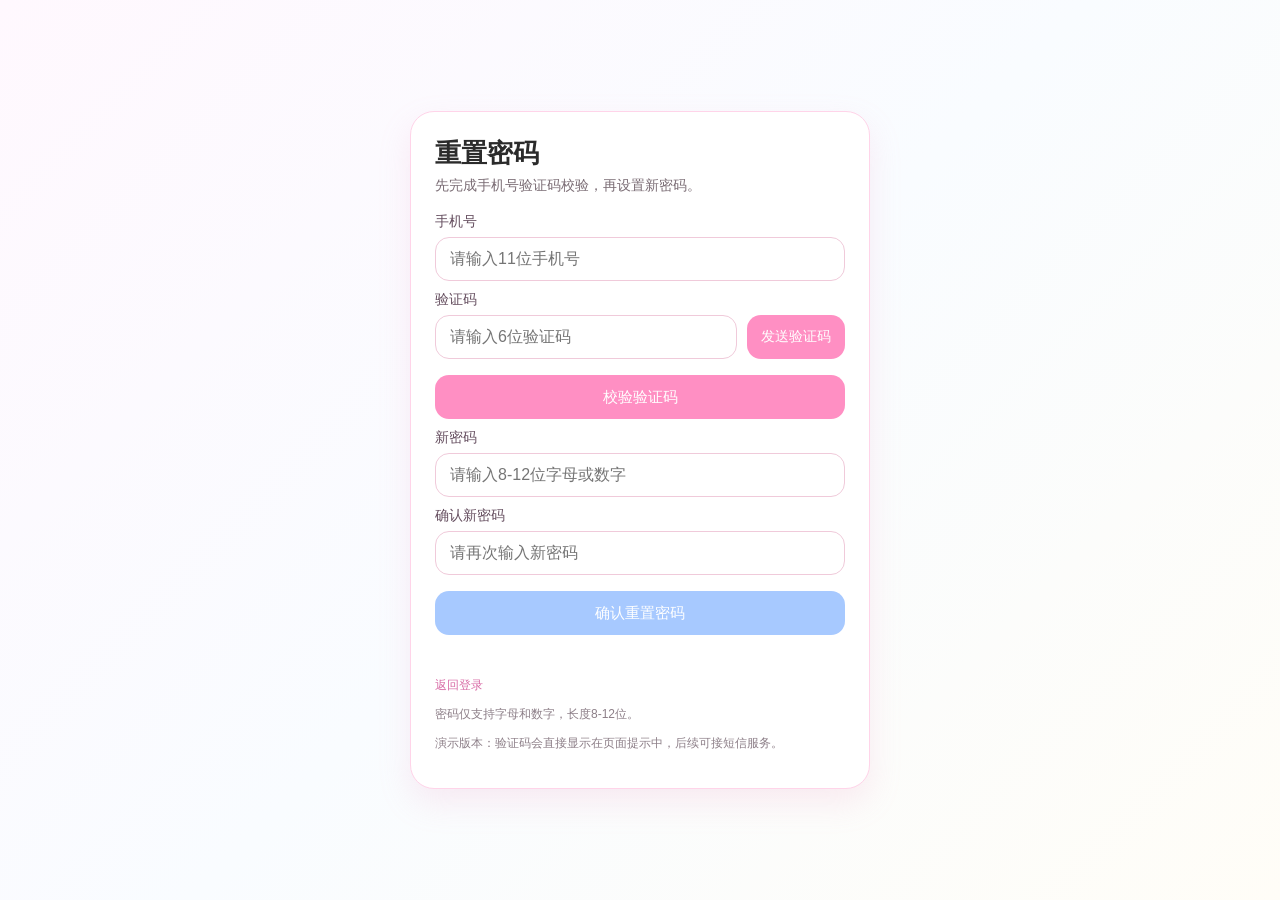
==== templates/forgot_password.html @ b39ff3d6 "chore: initial commit with api docs, quality gate, and regression tooling" ====
<!DOCTYPE html>
<html lang="zh">
<head>
    <meta charset="UTF-8">
    <meta name="viewport" content="width=device-width, initial-scale=1.0">
    <title>吉伊大师 - 忘记密码</title>
    <link rel="stylesheet" href="/static/css/login.css?v=20260226-auth-4">
</head>
<body>
    <main class="auth-page">
        <section class="auth-card">
            <h1>重置密码</h1>
            <p class="sub">先完成手机号验证码校验，再设置新密码。</p>

            <label class="field-label" for="phoneInput">手机号</label>
            <input id="phoneInput" type="tel" maxlength="11" placeholder="请输入11位手机号">

            <label class="field-label" for="codeInput">验证码</label>
            <div class="code-row">
                <input id="codeInput" type="text" maxlength="6" placeholder="请输入6位验证码">
                <button id="sendCodeBtn" type="button">发送验证码</button>
            </div>

            <div class="actions single">
                <button id="verifyCodeBtn" type="button">校验验证码</button>
            </div>

            <label class="field-label" for="newPasswordInput">新密码</label>
            <input id="newPasswordInput" type="password" maxlength="12" placeholder="请输入8-12位字母或数字">

            <label class="field-label" for="confirmPasswordInput">确认新密码</label>
            <input id="confirmPasswordInput" type="password" maxlength="12" placeholder="请再次输入新密码">

            <div class="actions single">
                <button id="resetBtn" type="button" class="secondary">确认重置密码</button>
            </div>

            <p id="statusText" class="status"></p>
            <p class="hint"><a href="/login">返回登录</a></p>
            <p class="hint">密码仅支持字母和数字，长度8-12位。</p>
            <p class="hint">演示版本：验证码会直接显示在页面提示中，后续可接短信服务。</p>
        </section>
    </main>

    <script src="/static/js/reset_password.js?v=20260226-reset-1"></script>
</body>
</html>
---- static/css/login.css ----
* {
    box-sizing: border-box;
}

body {
    margin: 0;
    font-family: "Microsoft YaHei", sans-serif;
    background: linear-gradient(135deg, #fff8fe 0%, #f9fcff 50%, #fffdf7 100%);
    color: #2b2b2b;
    min-height: 100vh;
}

.auth-page {
    min-height: 100vh;
    display: grid;
    place-items: center;
    padding: 20px;
}

.auth-card {
    width: 100%;
    max-width: 460px;
    background: #fff;
    border: 1px solid #ffd4e9;
    border-radius: 24px;
    box-shadow: 0 14px 32px rgba(239, 154, 193, 0.18);
    padding: 24px;
}

.auth-card h1 {
    margin: 0 0 6px;
    font-size: 26px;
}

.sub {
    margin: 0 0 18px;
    color: #7a6c74;
    font-size: 14px;
}

.tabs {
    display: grid;
    grid-template-columns: 1fr 1fr;
    gap: 8px;
    margin-bottom: 14px;
}

.tab-btn {
    height: 40px;
    border: 1px solid #f0cada;
    background: #fff7fb;
    color: #6a4f61;
}

.tab-btn.active {
    background: #ff8fc3;
    color: #fff;
    border-color: #ff8fc3;
}

.hidden {
    display: none;
}

.field-label {
    display: block;
    margin: 10px 0 6px;
    font-size: 14px;
    color: #654e5f;
}

input {
    width: 100%;
    border: 1px solid #f0cada;
    border-radius: 14px;
    padding: 12px 14px;
    font-size: 16px;
    outline: none;
}

input:focus {
    border-color: #f59fcb;
    box-shadow: 0 0 0 3px rgba(245, 159, 203, 0.18);
}

.code-row {
    display: grid;
    grid-template-columns: 1fr auto;
    gap: 10px;
}

button {
    border: none;
    border-radius: 14px;
    background: #ff8fc3;
    color: #fff;
    font-size: 14px;
    padding: 0 14px;
    cursor: pointer;
}

button:disabled {
    opacity: 0.6;
    cursor: not-allowed;
}

.actions {
    margin-top: 16px;
    display: grid;
    grid-template-columns: 1fr 1fr;
    gap: 10px;
}

.actions.single {
    grid-template-columns: 1fr;
}

.actions button {
    height: 44px;
    font-size: 15px;
}

.actions .secondary {
    background: #a7c9ff;
}

.status {
    min-height: 22px;
    margin: 12px 0 0;
    color: #4d7d3e;
    font-size: 14px;
}

.status.error {
    color: #d64f62;
}

.hint {
    margin-top: 8px;
    font-size: 12px;
    color: #8d7f88;
}

.hint a {
    color: #d86ca6;
    text-decoration: none;
}

.hint a:hover {
    text-decoration: underline;
}
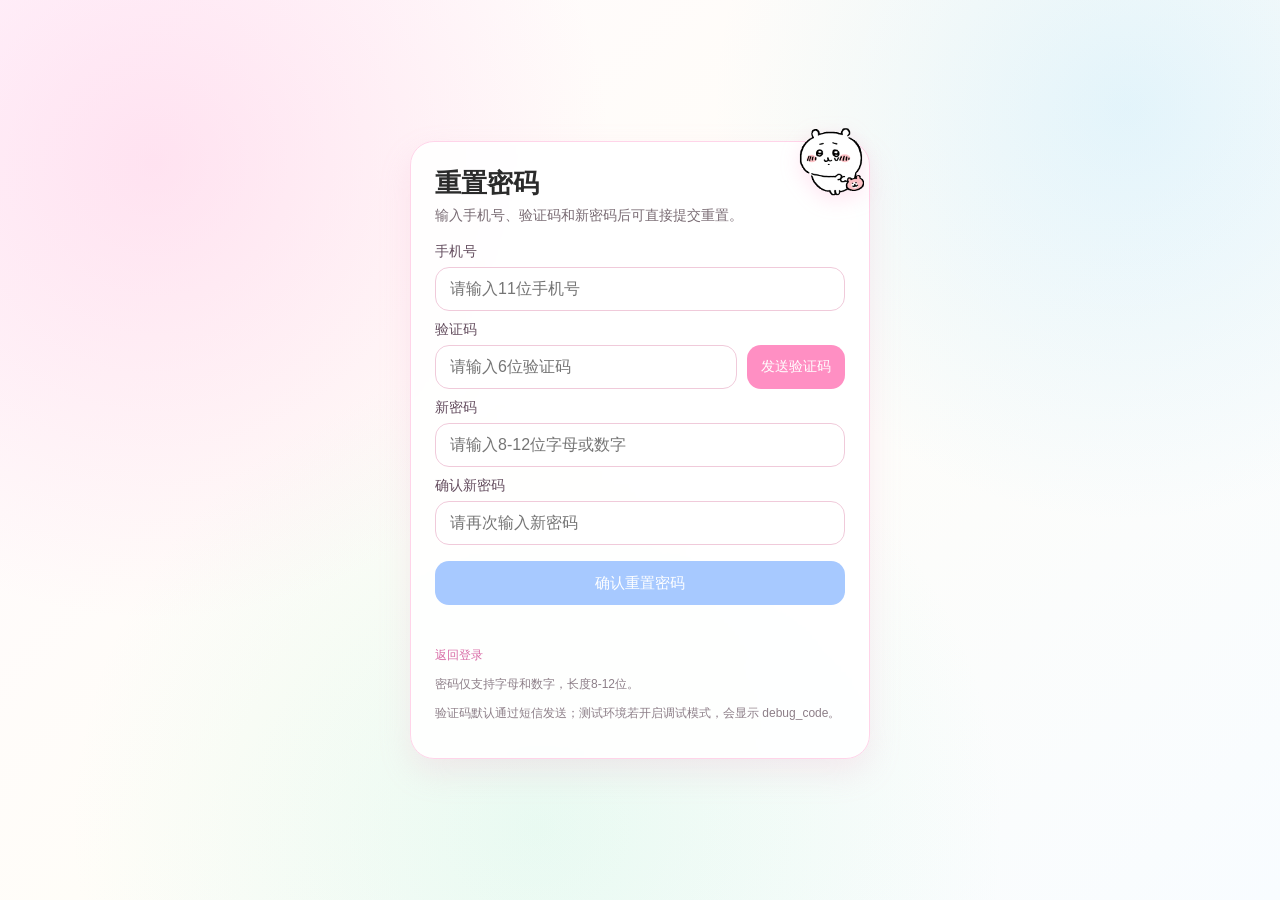
==== commit 2eb9ad19: "v3" ====
--- a/templates/forgot_password.html
+++ b/templates/forgot_password.html
@@ -4,13 +4,15 @@
     <meta charset="UTF-8">
     <meta name="viewport" content="width=device-width, initial-scale=1.0">
     <title>吉伊大师 - 忘记密码</title>
-    <link rel="stylesheet" href="/static/css/login.css?v=20260226-auth-4">
+    <link rel="stylesheet" href="/static/css/login.css?v=20260227-auth-5">
+    <link rel="icon" type="image/svg+xml" href="/static/images/cheer_bear.svg?v=20260225-cheerbear-1">
 </head>
 <body>
     <main class="auth-page">
         <section class="auth-card">
+            <img src="/static/images/jiyi-anim.gif?v=20260227-jiyi-anim-1" alt="吉伊装饰" class="auth-mascot">
             <h1>重置密码</h1>
-            <p class="sub">先完成手机号验证码校验，再设置新密码。</p>
+            <p class="sub">输入手机号、验证码和新密码后可直接提交重置。</p>
 
             <label class="field-label" for="phoneInput">手机号</label>
             <input id="phoneInput" type="tel" maxlength="11" placeholder="请输入11位手机号">
@@ -19,10 +21,6 @@
             <div class="code-row">
                 <input id="codeInput" type="text" maxlength="6" placeholder="请输入6位验证码">
                 <button id="sendCodeBtn" type="button">发送验证码</button>
-            </div>
-
-            <div class="actions single">
-                <button id="verifyCodeBtn" type="button">校验验证码</button>
             </div>
 
             <label class="field-label" for="newPasswordInput">新密码</label>
@@ -38,10 +36,10 @@
             <p id="statusText" class="status"></p>
             <p class="hint"><a href="/login">返回登录</a></p>
             <p class="hint">密码仅支持字母和数字，长度8-12位。</p>
-            <p class="hint">演示版本：验证码会直接显示在页面提示中，后续可接短信服务。</p>
+            <p class="hint">验证码默认通过短信发送；测试环境若开启调试模式，会显示 debug_code。</p>
         </section>
     </main>
 
-    <script src="/static/js/reset_password.js?v=20260226-reset-1"></script>
+    <script src="/static/js/reset_password.js?v=20260227-reset-2"></script>
 </body>
 </html>
--- a/static/css/login.css
+++ b/static/css/login.css
@@ -5,7 +5,11 @@
 body {
     margin: 0;
     font-family: "Microsoft YaHei", sans-serif;
-    background: linear-gradient(135deg, #fff8fe 0%, #f9fcff 50%, #fffdf7 100%);
+    background:
+        radial-gradient(circle at 12% 18%, rgba(255, 157, 207, 0.26), transparent 34%),
+        radial-gradient(circle at 88% 12%, rgba(142, 216, 255, 0.24), transparent 30%),
+        radial-gradient(circle at 42% 92%, rgba(152, 239, 206, 0.2), transparent 42%),
+        linear-gradient(135deg, #fff9fe 0%, #fffdf8 45%, #f8fcff 100%);
     color: #2b2b2b;
     min-height: 100vh;
 }
@@ -18,13 +22,26 @@
 }
 
 .auth-card {
+    position: relative;
     width: 100%;
     max-width: 460px;
-    background: #fff;
+    background: rgba(255, 255, 255, 0.9);
     border: 1px solid #ffd4e9;
     border-radius: 24px;
     box-shadow: 0 14px 32px rgba(239, 154, 193, 0.18);
     padding: 24px;
+    backdrop-filter: blur(2px);
+}
+
+.auth-mascot {
+    position: absolute;
+    top: -34px;
+    right: -14px;
+    width: 96px;
+    height: 96px;
+    object-fit: contain;
+    pointer-events: none;
+    filter: drop-shadow(0 6px 10px rgba(255, 128, 190, 0.2));
 }
 
 .auth-card h1 {
@@ -149,3 +166,12 @@
 .hint a:hover {
     text-decoration: underline;
 }
+
+@media (max-width: 768px) {
+    .auth-mascot {
+        top: -28px;
+        right: -8px;
+        width: 82px;
+        height: 82px;
+    }
+}
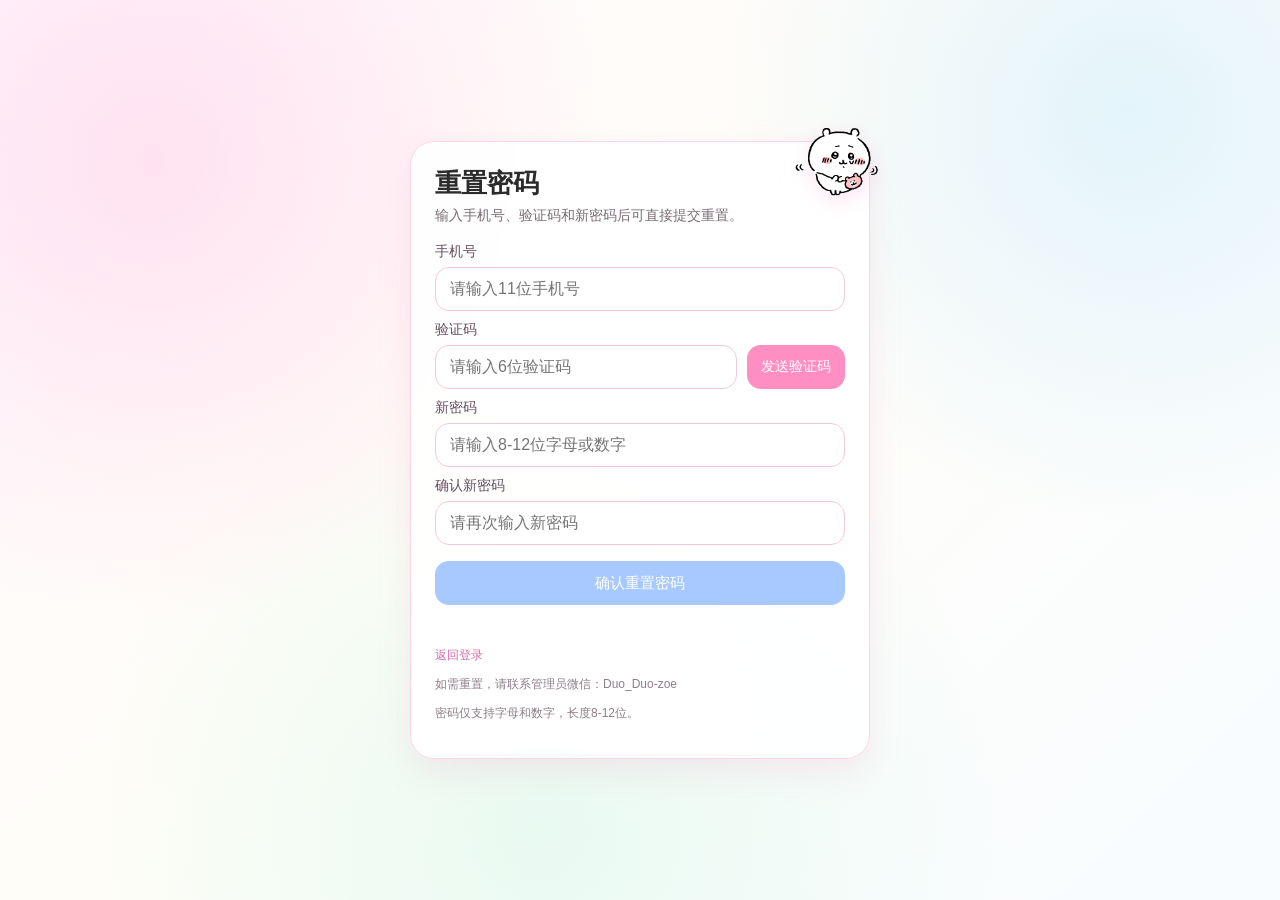
==== commit a136b81f: "Add real-time monitoring doc updates" ====
--- a/templates/forgot_password.html
+++ b/templates/forgot_password.html
@@ -35,8 +35,9 @@
 
             <p id="statusText" class="status"></p>
             <p class="hint"><a href="/login">返回登录</a></p>
+            <p class="hint">如需重置，请联系管理员微信：Duo_Duo-zoe</p>
             <p class="hint">密码仅支持字母和数字，长度8-12位。</p>
-            <p class="hint">验证码默认通过短信发送；测试环境若开启调试模式，会显示 debug_code。</p>
+
         </section>
     </main>
 
